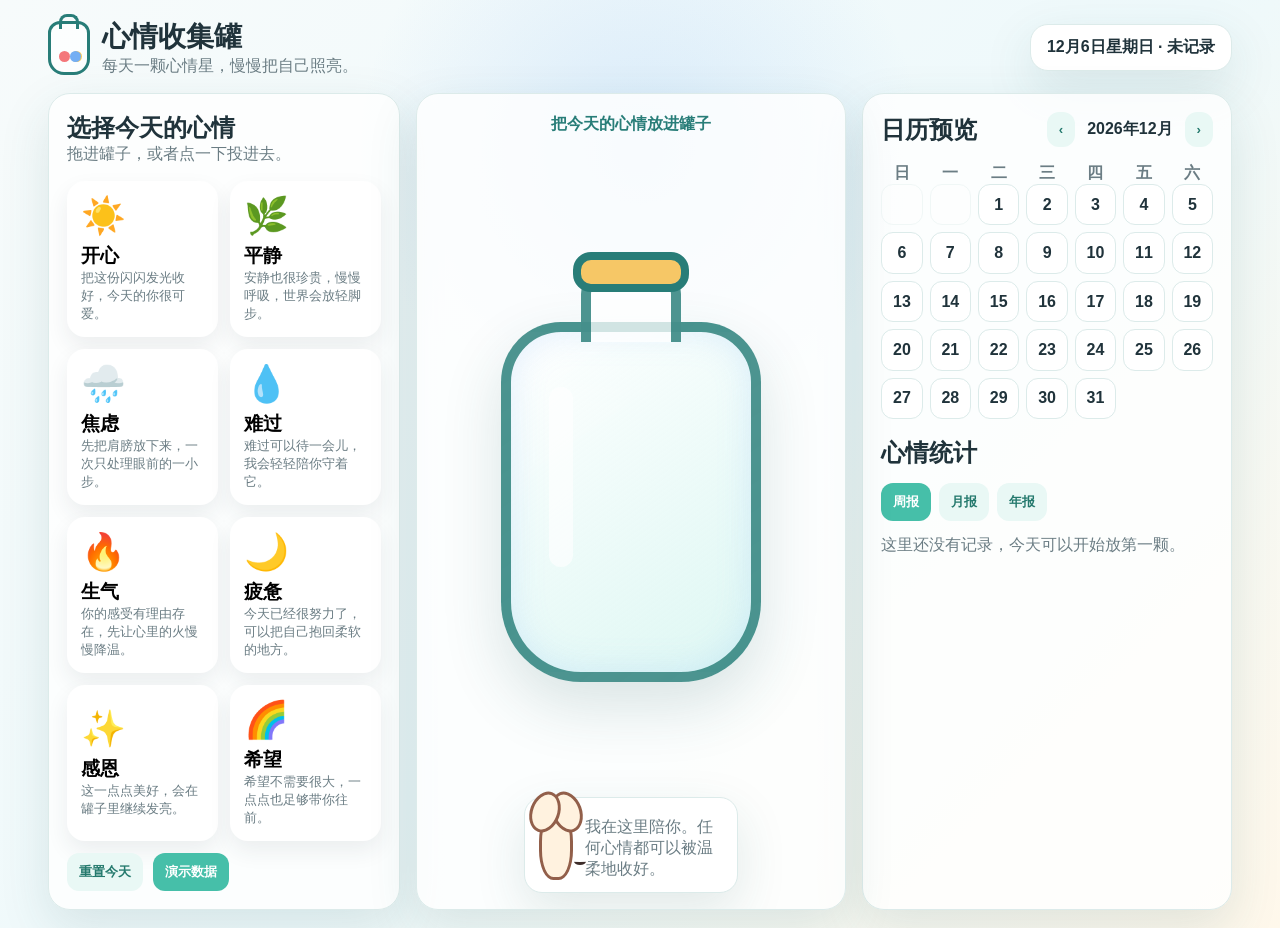
==== index.html @ 77533b9f "Publish mood jar website" ====
<!doctype html>
<html lang="zh-CN">
<head>
  <meta charset="utf-8" />
  <meta name="viewport" content="width=device-width, initial-scale=1" />
  <meta name="theme-color" content="#46bfa9" />
  <title>心情收集罐</title>
  <style>
    :root{--bg:#f7fbfb;--ink:#20333b;--muted:#6b7d84;--line:#dcebea;--mint:#46bfa9;--coral:#f4777b;--gold:#ffc84f;--sky:#73aef4;--lilac:#9a77e8;--leaf:#74b84a;--shadow:0 18px 50px rgba(35,94,92,.13);font-family:-apple-system,BlinkMacSystemFont,"PingFang SC","Microsoft YaHei",sans-serif}*{box-sizing:border-box}body{margin:0;color:var(--ink);background:radial-gradient(circle at 50% 16%,rgba(115,174,244,.2),transparent 28%),linear-gradient(135deg,#f7fbfb,#eef9fb 55%,#fff8eb);min-height:100vh}.app{max-width:1220px;margin:auto;padding:18px}.top{display:flex;justify-content:space-between;align-items:center;gap:16px;margin-bottom:16px}.brand{display:flex;gap:12px;align-items:center}.mini-jar{width:42px;height:54px;border:3px solid #287d78;border-radius:12px 12px 16px 16px;background:rgba(255,255,255,.7);position:relative}.mini-jar:before{content:"";position:absolute;left:8px;right:8px;top:-10px;height:12px;border:3px solid #287d78;border-bottom:0;border-radius:8px 8px 0 0}.dot{position:absolute;border-radius:50%;width:11px;height:11px;bottom:10px}.d1{left:8px;background:var(--coral)}.d2{left:20px;background:var(--gold)}.d3{right:6px;background:var(--sky)}h1,h2,p{margin:0}h1{font-size:28px}p{color:var(--muted)}.today{background:#fff;border:1px solid var(--line);border-radius:18px;padding:12px 16px;box-shadow:var(--shadow);font-weight:800}.grid{display:grid;grid-template-columns:1fr minmax(300px,430px) 1.05fr;gap:16px}.panel{background:rgba(255,255,255,.82);border:1px solid var(--line);border-radius:22px;padding:18px;box-shadow:var(--shadow)}.moods{display:grid;grid-template-columns:repeat(2,1fr);gap:12px;margin-top:16px}.mood{border:0;border-radius:18px;padding:14px;background:#fff;box-shadow:0 10px 22px rgba(32,51,59,.08);cursor:grab;text-align:left;min-height:106px;transition:.2s}.mood:hover{transform:translateY(-2px)}.mood b{display:block;font-size:19px;margin-top:6px}.face{font-size:36px}.jar-zone{min-height:610px;display:grid;place-items:center;position:relative;overflow:hidden}.hint{position:absolute;top:20px;text-align:center;font-weight:900;color:#287d78}.jar{width:260px;height:360px;border:10px solid rgba(39,125,120,.82);border-radius:60px 60px 80px 80px;background:linear-gradient(145deg,rgba(255,255,255,.86),rgba(190,239,231,.5));position:relative;box-shadow:inset 0 0 35px rgba(115,174,244,.2),0 25px 60px rgba(35,94,92,.16)}.jar:before{content:"";position:absolute;left:70px;right:70px;top:-62px;height:62px;border:10px solid rgba(39,125,120,.82);border-bottom:0;border-radius:24px 24px 0 0;background:rgba(255,255,255,.75)}.jar:after{content:"";position:absolute;left:62px;right:62px;top:-80px;height:24px;background:#f6c766;border:8px solid #287d78;border-radius:18px}.shine{position:absolute;left:38px;top:55px;width:24px;height:180px;background:rgba(255,255,255,.65);border-radius:999px}.token{position:absolute;width:42px;height:42px;border-radius:50%;display:grid;place-items:center;font-size:22px;color:#fff;font-weight:900;box-shadow:0 8px 15px rgba(0,0,0,.12);animation:drop .55s ease both}.jar-zone.ready{outline:3px dashed var(--mint);outline-offset:-18px}.comfort{position:absolute;bottom:16px;left:50%;transform:translateX(-50%);display:flex;align-items:end;gap:12px;background:#fff;border:1px solid var(--line);border-radius:18px;padding:12px 14px;box-shadow:var(--shadow);max-width:320px}.animal{width:74px;height:70px;background:#fff2df;border:3px solid #925f4a;border-radius:45% 45% 42% 42%;position:relative;animation:breathe 2.2s ease-in-out infinite}.animal:before,.animal:after{content:"";position:absolute;top:-22px;width:24px;height:36px;background:#fff2df;border:3px solid #925f4a;border-radius:50%}.animal:before{left:10px;transform:rotate(-20deg)}.animal:after{right:10px;transform:rotate(20deg)}.eyes{position:absolute;left:18px;right:18px;top:30px;display:flex;justify-content:space-between}.eyes i{width:7px;height:10px;background:#3d2d2a;border-radius:50%}.mouth{position:absolute;left:32px;top:45px;width:12px;height:7px;border-bottom:3px solid #3d2d2a;border-radius:50%}.animal.hug{animation:hug .7s ease 2}.actions{display:flex;gap:10px;margin-top:12px}.btn,.tab,.month button{border:0;background:#e9f8f5;color:#24796d;font-weight:900;border-radius:12px;padding:10px 12px;cursor:pointer}.btn.primary{background:var(--mint);color:white}.calendar-head,.month{display:flex;align-items:center;justify-content:space-between;gap:12px}.week,.cal{display:grid;grid-template-columns:repeat(7,1fr);gap:7px}.week{margin-top:16px;color:var(--muted);font-weight:800;text-align:center}.day{aspect-ratio:1;border:1px solid var(--line);border-radius:12px;background:#fff;display:grid;place-items:center;position:relative;font-weight:800}.day.muted{opacity:.35}.day .mark{position:absolute;bottom:5px;width:8px;height:8px;border-radius:50%}.tabs{display:flex;gap:8px;margin:14px 0}.tab.active{background:var(--mint);color:white}.report-row{display:flex;align-items:center;gap:10px;margin:10px 0}.bar{height:10px;background:#edf4f2;border-radius:99px;flex:1;overflow:hidden}.bar i{display:block;height:100%;border-radius:99px}.toast{position:fixed;left:50%;bottom:24px;transform:translateX(-50%) translateY(20px);opacity:0;background:#20333b;color:white;padding:12px 16px;border-radius:999px;transition:.25s}.toast.show{opacity:1;transform:translateX(-50%)}@keyframes drop{from{transform:translateY(-220px) scale(.7);opacity:.2}to{transform:translateY(0) scale(1);opacity:1}}@keyframes breathe{50%{transform:translateY(-3px)}}@keyframes hug{50%{transform:scale(1.12) rotate(-3deg)}}@media(max-width:900px){.grid{grid-template-columns:1fr}.jar-zone{min-height:520px}.top{align-items:flex-start;flex-direction:column}.moods{grid-template-columns:repeat(2,minmax(0,1fr))}.app{padding:12px}.panel{border-radius:18px}.jar{width:230px;height:320px}}@media(max-width:460px){.moods{grid-template-columns:1fr}h1{font-size:24px}.today{width:100%}.comfort{width:calc(100% - 32px)}}
  </style>
</head>
<body>
  <div class="app">
    <header class="top"><div class="brand"><div class="mini-jar"><span class="dot d1"></span><span class="dot d2"></span><span class="dot d3"></span></div><div><h1>心情收集罐</h1><p>每天一颗心情星，慢慢把自己照亮。</p></div></div><div class="today" id="todayText"></div></header>
    <main class="grid">
      <section class="panel"><h2>选择今天的心情</h2><p>拖进罐子，或者点一下投进去。</p><div class="moods" id="moods"></div><div class="actions"><button class="btn" id="reset">重置今天</button><button class="btn primary" id="demo">演示数据</button></div></section>
      <section class="panel jar-zone" id="drop"><div class="hint" id="status">把今天的心情放进罐子</div><div class="jar" id="jar"><div class="shine"></div></div><div class="comfort"><div class="animal" id="animal"><span class="eyes"><i></i><i></i></span><span class="mouth"></span></div><p id="comfort">我在这里陪你。任何心情都可以被温柔地收好。</p></div></section>
      <aside class="panel"><div class="calendar-head"><h2>日历预览</h2><div class="month"><button id="prev">‹</button><strong id="monthTitle"></strong><button id="next">›</button></div></div><div class="week"><span>日</span><span>一</span><span>二</span><span>三</span><span>四</span><span>五</span><span>六</span></div><div class="cal" id="cal"></div><h2 style="margin-top:18px">心情统计</h2><div class="tabs"><button class="tab active" data-range="week">周报</button><button class="tab" data-range="month">月报</button><button class="tab" data-range="year">年报</button></div><div id="report"></div></aside>
    </main>
  </div><div class="toast" id="toast"></div>
<script>
const moods=[{id:'happy',name:'开心',face:'☀️',color:'#ffc84f',comfort:'把这份闪闪发光收好，今天的你很可爱。'},{id:'calm',name:'平静',face:'🌿',color:'#46bfa9',comfort:'安静也很珍贵，慢慢呼吸，世界会放轻脚步。'},{id:'anxious',name:'焦虑',face:'🌧️',color:'#73aef4',comfort:'先把肩膀放下来，一次只处理眼前的一小步。'},{id:'sad',name:'难过',face:'💧',color:'#9a77e8',comfort:'难过可以待一会儿，我会轻轻陪你守着它。'},{id:'angry',name:'生气',face:'🔥',color:'#f4777b',comfort:'你的感受有理由存在，先让心里的火慢慢降温。'},{id:'tired',name:'疲惫',face:'🌙',color:'#8aa0a8',comfort:'今天已经很努力了，可以把自己抱回柔软的地方。'},{id:'thanks',name:'感恩',face:'✨',color:'#74b84a',comfort:'这一点点美好，会在罐子里继续发亮。'},{id:'hope',name:'希望',face:'🌈',color:'#ff9f68',comfort:'希望不需要很大，一点点也足够带你往前。'}];
const $=s=>document.querySelector(s), today=()=>new Date().toISOString().slice(0,10);let records=JSON.parse(localStorage.moodJarRecords||'{}'), view=new Date(), range='week';
function save(){localStorage.moodJarRecords=JSON.stringify(records)}function mood(id){return moods.find(m=>m.id===id)}function toast(t){const el=$('#toast');el.textContent=t;el.classList.add('show');clearTimeout(toast.t);toast.t=setTimeout(()=>el.classList.remove('show'),2200)}
function add(id){const key=today();if(records[key]){toast('今天已经放过一颗心情啦');return}records[key]={mood:id,time:new Date().toISOString()};save();comfort(mood(id));render();toast('已经放进罐子里了')}function comfort(m){$('#comfort').innerHTML=`<b>${m.name}被收好啦。</b><br>${m.comfort}`;$('#animal').classList.remove('hug');requestAnimationFrame(()=>$('#animal').classList.add('hug'))}
function renderMoods(){$('#moods').innerHTML=moods.map(m=>`<button class="mood" draggable="true" data-id="${m.id}"><span class="face">${m.face}</span><b>${m.name}</b><p>${m.comfort}</p></button>`).join('');document.querySelectorAll('.mood').forEach(b=>{b.onclick=()=>add(b.dataset.id);b.ondragstart=e=>e.dataTransfer.setData('text/plain',b.dataset.id)})}
function renderJar(){document.querySelectorAll('.token').forEach(t=>t.remove());Object.entries(records).slice(-18).forEach(([d,r],i)=>{const m=mood(r.mood),t=document.createElement('div');t.className='token';t.textContent=m.face;t.style.background=m.color;t.style.left=42+(i*43%170)+'px';t.style.bottom=26+Math.floor(i/4)*45+'px';$('#jar').appendChild(t)});$('#status').textContent=records[today()]?'今天的心情已经收好':'把今天的心情放进罐子';$('#todayText').textContent=new Date().toLocaleDateString('zh-CN',{month:'long',day:'numeric',weekday:'long'})+(records[today()]?' · 已记录':' · 未记录')}
function renderCal(){const y=view.getFullYear(),m=view.getMonth(),first=new Date(y,m,1),last=new Date(y,m+1,0);$('#monthTitle').textContent=`${y}年${m+1}月`;let html='';for(let i=0;i<first.getDay();i++)html+='<div class="day muted"></div>';for(let d=1;d<=last.getDate();d++){const key=`${y}-${String(m+1).padStart(2,'0')}-${String(d).padStart(2,'0')}`,r=records[key],mm=r&&mood(r.mood);html+=`<div class="day">${d}${mm?`<span class="mark" style="background:${mm.color}"></span>`:''}</div>`}$('#cal').innerHTML=html}
function rangeEntries(){const now=new Date(),start=new Date();if(range==='week')start.setDate(now.getDate()-now.getDay());else if(range==='month')start.setDate(1);else start.setMonth(0,1);start.setHours(0,0,0,0);return Object.entries(records).filter(([k])=>new Date(k+'T00:00:00')>=start&&new Date(k+'T00:00:00')<=now)}
function renderReport(){const rows=rangeEntries(),counts={};rows.forEach(([,r])=>counts[r.mood]=(counts[r.mood]||0)+1);let html='';moods.filter(m=>counts[m.id]).sort((a,b)=>counts[b.id]-counts[a.id]).forEach(m=>{const n=counts[m.id],pct=Math.round(n/rows.length*100);html+=`<div class="report-row"><b>${m.face} ${m.name}</b><span>${n}天</span><div class="bar"><i style="width:${pct}%;background:${m.color}"></i></div><span>${pct}%</span></div>`});$('#report').innerHTML=html||'<p>这里还没有记录，今天可以开始放第一颗。</p>'}
function render(){renderJar();renderCal();renderReport()}renderMoods();render();$('#drop').ondragover=e=>{e.preventDefault();$('#drop').classList.add('ready')};$('#drop').ondragleave=()=>$('#drop').classList.remove('ready');$('#drop').ondrop=e=>{e.preventDefault();$('#drop').classList.remove('ready');add(e.dataTransfer.getData('text/plain'))};$('#prev').onclick=()=>{view.setMonth(view.getMonth()-1);renderCal()};$('#next').onclick=()=>{view.setMonth(view.getMonth()+1);renderCal()};document.querySelectorAll('.tab').forEach(b=>b.onclick=()=>{document.querySelectorAll('.tab').forEach(x=>x.classList.remove('active'));b.classList.add('active');range=b.dataset.range;renderReport()});$('#reset').onclick=()=>{delete records[today()];save();render();toast('今天可以重新选择啦')};$('#demo').onclick=()=>{for(let i=0;i<28;i++){let d=new Date();d.setDate(d.getDate()-i);records[d.toISOString().slice(0,10)]={mood:moods[(i*3)%moods.length].id,time:d.toISOString()}}save();render();toast('演示数据已经放好')};
</script>
</body>
</html>
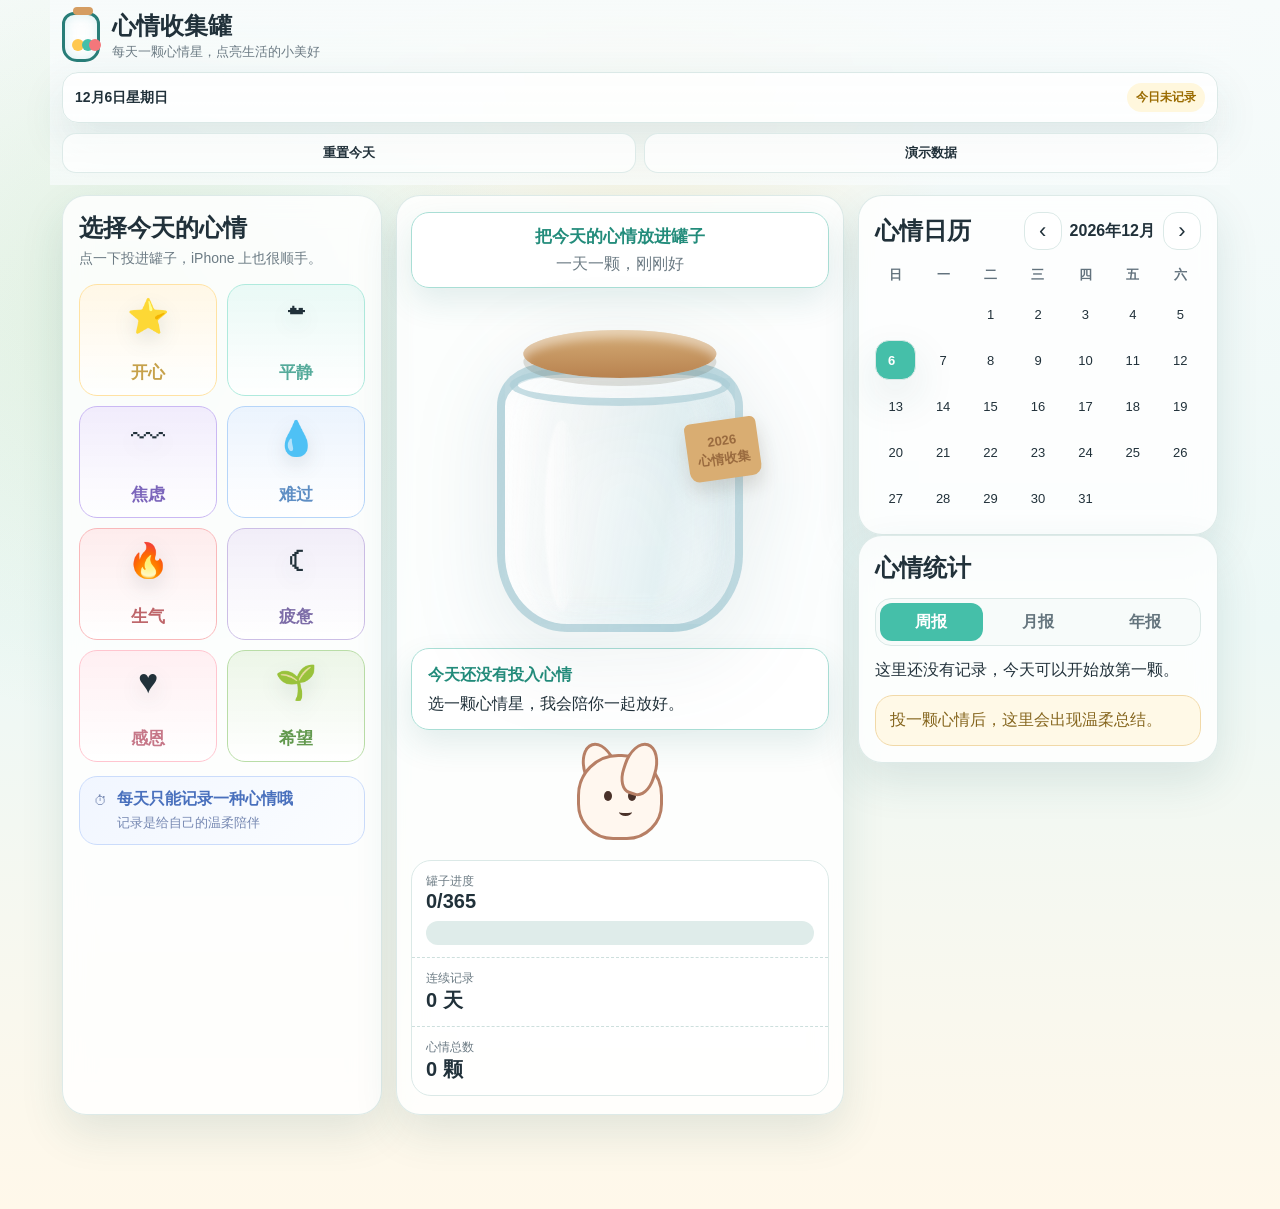
==== commit b2b58e0f: "Update mood jar for iPhone portrait" ====
--- a/index.html
+++ b/index.html
@@ -2,33 +2,39 @@
 <html lang="zh-CN">
 <head>
   <meta charset="utf-8" />
-  <meta name="viewport" content="width=device-width, initial-scale=1" />
-  <meta name="theme-color" content="#46bfa9" />
+  <meta name="viewport" content="width=device-width, initial-scale=1, viewport-fit=cover" />
+  <meta name="theme-color" content="#45bfa9" />
+  <meta name="apple-mobile-web-app-capable" content="yes" />
+  <meta name="apple-mobile-web-app-title" content="心情收集罐" />
   <title>心情收集罐</title>
   <style>
-    :root{--bg:#f7fbfb;--ink:#20333b;--muted:#6b7d84;--line:#dcebea;--mint:#46bfa9;--coral:#f4777b;--gold:#ffc84f;--sky:#73aef4;--lilac:#9a77e8;--leaf:#74b84a;--shadow:0 18px 50px rgba(35,94,92,.13);font-family:-apple-system,BlinkMacSystemFont,"PingFang SC","Microsoft YaHei",sans-serif}*{box-sizing:border-box}body{margin:0;color:var(--ink);background:radial-gradient(circle at 50% 16%,rgba(115,174,244,.2),transparent 28%),linear-gradient(135deg,#f7fbfb,#eef9fb 55%,#fff8eb);min-height:100vh}.app{max-width:1220px;margin:auto;padding:18px}.top{display:flex;justify-content:space-between;align-items:center;gap:16px;margin-bottom:16px}.brand{display:flex;gap:12px;align-items:center}.mini-jar{width:42px;height:54px;border:3px solid #287d78;border-radius:12px 12px 16px 16px;background:rgba(255,255,255,.7);position:relative}.mini-jar:before{content:"";position:absolute;left:8px;right:8px;top:-10px;height:12px;border:3px solid #287d78;border-bottom:0;border-radius:8px 8px 0 0}.dot{position:absolute;border-radius:50%;width:11px;height:11px;bottom:10px}.d1{left:8px;background:var(--coral)}.d2{left:20px;background:var(--gold)}.d3{right:6px;background:var(--sky)}h1,h2,p{margin:0}h1{font-size:28px}p{color:var(--muted)}.today{background:#fff;border:1px solid var(--line);border-radius:18px;padding:12px 16px;box-shadow:var(--shadow);font-weight:800}.grid{display:grid;grid-template-columns:1fr minmax(300px,430px) 1.05fr;gap:16px}.panel{background:rgba(255,255,255,.82);border:1px solid var(--line);border-radius:22px;padding:18px;box-shadow:var(--shadow)}.moods{display:grid;grid-template-columns:repeat(2,1fr);gap:12px;margin-top:16px}.mood{border:0;border-radius:18px;padding:14px;background:#fff;box-shadow:0 10px 22px rgba(32,51,59,.08);cursor:grab;text-align:left;min-height:106px;transition:.2s}.mood:hover{transform:translateY(-2px)}.mood b{display:block;font-size:19px;margin-top:6px}.face{font-size:36px}.jar-zone{min-height:610px;display:grid;place-items:center;position:relative;overflow:hidden}.hint{position:absolute;top:20px;text-align:center;font-weight:900;color:#287d78}.jar{width:260px;height:360px;border:10px solid rgba(39,125,120,.82);border-radius:60px 60px 80px 80px;background:linear-gradient(145deg,rgba(255,255,255,.86),rgba(190,239,231,.5));position:relative;box-shadow:inset 0 0 35px rgba(115,174,244,.2),0 25px 60px rgba(35,94,92,.16)}.jar:before{content:"";position:absolute;left:70px;right:70px;top:-62px;height:62px;border:10px solid rgba(39,125,120,.82);border-bottom:0;border-radius:24px 24px 0 0;background:rgba(255,255,255,.75)}.jar:after{content:"";position:absolute;left:62px;right:62px;top:-80px;height:24px;background:#f6c766;border:8px solid #287d78;border-radius:18px}.shine{position:absolute;left:38px;top:55px;width:24px;height:180px;background:rgba(255,255,255,.65);border-radius:999px}.token{position:absolute;width:42px;height:42px;border-radius:50%;display:grid;place-items:center;font-size:22px;color:#fff;font-weight:900;box-shadow:0 8px 15px rgba(0,0,0,.12);animation:drop .55s ease both}.jar-zone.ready{outline:3px dashed var(--mint);outline-offset:-18px}.comfort{position:absolute;bottom:16px;left:50%;transform:translateX(-50%);display:flex;align-items:end;gap:12px;background:#fff;border:1px solid var(--line);border-radius:18px;padding:12px 14px;box-shadow:var(--shadow);max-width:320px}.animal{width:74px;height:70px;background:#fff2df;border:3px solid #925f4a;border-radius:45% 45% 42% 42%;position:relative;animation:breathe 2.2s ease-in-out infinite}.animal:before,.animal:after{content:"";position:absolute;top:-22px;width:24px;height:36px;background:#fff2df;border:3px solid #925f4a;border-radius:50%}.animal:before{left:10px;transform:rotate(-20deg)}.animal:after{right:10px;transform:rotate(20deg)}.eyes{position:absolute;left:18px;right:18px;top:30px;display:flex;justify-content:space-between}.eyes i{width:7px;height:10px;background:#3d2d2a;border-radius:50%}.mouth{position:absolute;left:32px;top:45px;width:12px;height:7px;border-bottom:3px solid #3d2d2a;border-radius:50%}.animal.hug{animation:hug .7s ease 2}.actions{display:flex;gap:10px;margin-top:12px}.btn,.tab,.month button{border:0;background:#e9f8f5;color:#24796d;font-weight:900;border-radius:12px;padding:10px 12px;cursor:pointer}.btn.primary{background:var(--mint);color:white}.calendar-head,.month{display:flex;align-items:center;justify-content:space-between;gap:12px}.week,.cal{display:grid;grid-template-columns:repeat(7,1fr);gap:7px}.week{margin-top:16px;color:var(--muted);font-weight:800;text-align:center}.day{aspect-ratio:1;border:1px solid var(--line);border-radius:12px;background:#fff;display:grid;place-items:center;position:relative;font-weight:800}.day.muted{opacity:.35}.day .mark{position:absolute;bottom:5px;width:8px;height:8px;border-radius:50%}.tabs{display:flex;gap:8px;margin:14px 0}.tab.active{background:var(--mint);color:white}.report-row{display:flex;align-items:center;gap:10px;margin:10px 0}.bar{height:10px;background:#edf4f2;border-radius:99px;flex:1;overflow:hidden}.bar i{display:block;height:100%;border-radius:99px}.toast{position:fixed;left:50%;bottom:24px;transform:translateX(-50%) translateY(20px);opacity:0;background:#20333b;color:white;padding:12px 16px;border-radius:999px;transition:.25s}.toast.show{opacity:1;transform:translateX(-50%)}@keyframes drop{from{transform:translateY(-220px) scale(.7);opacity:.2}to{transform:translateY(0) scale(1);opacity:1}}@keyframes breathe{50%{transform:translateY(-3px)}}@keyframes hug{50%{transform:scale(1.12) rotate(-3deg)}}@media(max-width:900px){.grid{grid-template-columns:1fr}.jar-zone{min-height:520px}.top{align-items:flex-start;flex-direction:column}.moods{grid-template-columns:repeat(2,minmax(0,1fr))}.app{padding:12px}.panel{border-radius:18px}.jar{width:230px;height:320px}}@media(max-width:460px){.moods{grid-template-columns:1fr}h1{font-size:24px}.today{width:100%}.comfort{width:calc(100% - 32px)}}
+    :root{--ink:#21313a;--muted:#6c7b84;--line:#dbe9e7;--mint:#45bfa9;--mint-dark:#238c7b;--gold:#ffc84f;--coral:#f4777b;--sky:#73aef4;--lilac:#9a77e8;--shadow:0 18px 44px rgba(35,94,92,.12);font-family:-apple-system,BlinkMacSystemFont,"PingFang SC","Microsoft YaHei",sans-serif}*{box-sizing:border-box}html,body{min-height:100%;overflow-x:hidden}body{margin:0;color:var(--ink);background:radial-gradient(circle at 50% 5%,rgba(255,200,79,.18),transparent 25%),radial-gradient(circle at 10% 26%,rgba(116,184,74,.14),transparent 28%),linear-gradient(180deg,#f7fbfb 0%,#edf8f6 52%,#fff8ea 100%)}button{font:inherit;color:inherit}.app{width:100%;max-width:460px;min-height:100svh;margin:auto;padding:calc(12px + env(safe-area-inset-top)) 12px calc(94px + env(safe-area-inset-bottom))}.top{position:sticky;top:0;z-index:20;margin:-12px -12px 10px;padding:calc(12px + env(safe-area-inset-top)) 12px 12px;background:linear-gradient(180deg,rgba(247,251,251,.96),rgba(247,251,251,.72));backdrop-filter:blur(18px);display:grid;gap:10px}.brand{display:flex;align-items:center;gap:12px}.mini-jar{position:relative;flex:0 0 auto;width:38px;height:50px;border:3px solid #287d78;border-radius:12px 12px 15px 15px;background:rgba(255,255,255,.75);box-shadow:inset 0 0 12px rgba(95,191,206,.22)}.mini-jar:before{content:"";position:absolute;left:8px;top:-8px;width:20px;height:8px;border-radius:8px;background:#d59d62}.mini-jar span{position:absolute;bottom:8px;width:12px;height:12px;border-radius:50%}.mini-jar span:nth-child(1){left:7px;background:var(--gold)}.mini-jar span:nth-child(2){left:17px;background:var(--mint)}.mini-jar span:nth-child(3){left:24px;background:var(--coral)}h1,h2,p{margin:0}h1{font-size:24px;line-height:1.08}.brand p{max-width:250px;margin-top:5px;color:var(--muted);font-size:13px;white-space:nowrap;overflow:hidden;text-overflow:ellipsis}.today{display:flex;align-items:center;justify-content:space-between;gap:8px;padding:10px 12px;border:1px solid var(--line);border-radius:16px;background:rgba(255,255,255,.76);box-shadow:var(--shadow);font-size:14px;font-weight:800}.status{flex:0 0 auto;padding:6px 9px;border-radius:999px;background:#fff7dd;color:#9a6b00;font-size:12px}.actions{display:grid;grid-template-columns:1fr 1fr;gap:8px}.actions button,.tabbar button,.tabs button,.month button{border:0;cursor:pointer}.actions button{min-height:40px;border:1px solid rgba(219,233,231,.9);border-radius:14px;background:rgba(255,255,255,.72);font-size:13px;font-weight:800}.card{display:none;border:1px solid rgba(219,233,231,.94);border-radius:24px;background:rgba(255,255,255,.82);box-shadow:var(--shadow);backdrop-filter:blur(14px);padding:16px}.view-mood .mood-card,.view-jar .jar-card,.view-calendar .calendar-card,.view-report .report-card{display:block}.head{display:flex;align-items:center;justify-content:space-between;gap:12px}.head p{margin-top:6px;color:var(--muted);font-size:14px}.moods{display:grid;grid-template-columns:1fr 1fr;gap:10px;margin-top:16px}.mood{min-height:112px;border:1px solid color-mix(in srgb,var(--c) 52%,white);border-radius:18px;background:linear-gradient(180deg,color-mix(in srgb,var(--c) 14%,white),rgba(255,255,255,.78));display:grid;place-items:center;gap:6px;touch-action:manipulation}.mood:disabled{opacity:.44;filter:grayscale(.25)}.face{font-size:34px;filter:drop-shadow(0 8px 10px rgba(34,54,62,.12))}.mood b{color:color-mix(in srgb,var(--c) 74%,#23313a);font-size:17px}.rule{display:flex;gap:10px;margin-top:14px;padding:12px 14px;border:1px solid #cbdcfb;border-radius:18px;background:linear-gradient(135deg,#f1f6ff,#fbfdff);color:#4970bd}.rule b,.rule span{display:block}.rule span{margin-top:4px;color:#7688b2;font-size:13px}.jar-card{min-height:calc(100svh - 206px);padding:16px 14px 18px}.drop{min-height:370px;display:grid;place-items:center}.drop-msg{width:100%;padding:12px 14px;border:1px solid #a9ded5;border-radius:18px;background:rgba(255,255,255,.78);text-align:center;box-shadow:0 14px 32px rgba(37,118,114,.12)}.drop-msg b{display:block;color:var(--mint-dark);font-size:17px}.drop-msg span{display:block;margin-top:6px;color:var(--muted)}.jar{position:relative;width:min(302px,86vw);height:370px;filter:drop-shadow(0 28px 40px rgba(61,105,111,.17))}.jar:before{content:"";position:absolute;inset:76px 28px 26px;border:8px solid rgba(122,176,190,.48);border-top-width:14px;border-radius:46px 46px 70px 70px/42px 42px 78px 78px;background:linear-gradient(100deg,rgba(255,255,255,.78),rgba(255,255,255,.18) 32%,rgba(119,191,210,.12) 68%,rgba(255,255,255,.5)),rgba(255,255,255,.26);box-shadow:inset 12px 0 28px rgba(255,255,255,.78),inset -18px 0 28px rgba(98,159,179,.18)}.lid{position:absolute;top:42px;left:50%;width:64%;height:48px;transform:translateX(-50%);border-radius:50%;background:linear-gradient(180deg,#d5ad77,#b8824f);box-shadow:inset 0 8px 10px rgba(255,255,255,.45),0 8px 0 rgba(93,88,68,.18);z-index:4}.neck{position:absolute;top:76px;left:50%;width:73%;height:42px;transform:translateX(-50%);border:8px solid rgba(122,176,190,.42);border-radius:50%;background:rgba(255,255,255,.42);z-index:3}.fill{position:absolute;left:46px;right:46px;bottom:48px;height:175px;z-index:2}.token{position:absolute;width:36px;height:36px;display:grid;place-items:center;font-size:22px;animation:settle .52s cubic-bezier(.2,.9,.2,1) both}.token:before{content:"";position:absolute;inset:4px;border-radius:40% 58% 48% 52%;background:color-mix(in srgb,var(--c) 62%,white);opacity:.82;box-shadow:inset 8px 8px 12px rgba(255,255,255,.5),0 6px 10px rgba(37,75,91,.12);transform:rotate(45deg)}.token span{position:relative;z-index:1;transform:scale(.72)}@keyframes settle{from{transform:translateY(-180px) rotate(-18deg) scale(.65);opacity:0}to{transform:translateY(0) rotate(var(--rot,0deg)) scale(1);opacity:1}}.tag{position:absolute;top:132px;right:12px;z-index:5;padding:12px 10px;color:#9a6b3f;text-align:center;font-weight:800;line-height:1.35;background:#d9ad72;border-radius:6px 6px 10px 10px;transform:rotate(-8deg);box-shadow:0 10px 18px rgba(68,49,29,.15);font-size:13px}.shine{position:absolute;top:132px;left:76px;z-index:5;width:34px;height:190px;border-radius:50%;background:linear-gradient(90deg,rgba(255,255,255,.72),transparent);filter:blur(1px)}.comfort{display:grid;gap:8px;margin-top:-10px}.bubble{width:100%;padding:14px 16px;border:1px solid #a9ded5;border-radius:18px;background:rgba(255,255,255,.82);box-shadow:0 14px 32px rgba(37,118,114,.12);line-height:1.45}.bubble b{display:block;color:var(--mint-dark);margin-bottom:6px}.pet{justify-self:center;width:120px;height:112px;position:relative}.pet .body{position:absolute;left:17px;bottom:10px;width:86px;height:86px;border-radius:48% 48% 42% 42%;background:#fff7ef;border:3px solid #b77f65}.pet:before,.pet:after{content:"";position:absolute;top:4px;width:28px;height:48px;border-radius:50% 50% 40% 40%;background:#fff7ef;border:3px solid #b77f65}.pet:before{left:23px;transform:rotate(-18deg)}.pet:after{right:23px;transform:rotate(18deg)}.eyes{position:absolute;top:34px;left:24px;right:24px;display:flex;justify-content:space-between}.eyes i{width:8px;height:10px;border-radius:50%;background:#493129}.mouth{position:absolute;top:51px;left:39px;width:13px;height:8px;border-bottom:3px solid #493129;border-radius:50%}.pet.hug{animation:hug .7s ease 2}@keyframes hug{50%{transform:scale(1.12) rotate(-3deg)}}.stats{display:grid;margin-top:10px;border:1px solid var(--line);border-radius:20px;background:rgba(255,255,255,.72);overflow:hidden}.stats div{padding:12px 14px;border-bottom:1px dashed #cddfdd}.stats div:last-child{border-bottom:0}.stats span{display:block;color:var(--muted);font-size:12px}.stats b{font-size:20px}.bar{height:8px;margin-top:8px;border-radius:999px;background:#dfecea;overflow:hidden}.bar i{display:block;height:100%;width:0;background:linear-gradient(90deg,var(--mint),var(--gold))}.month{display:flex;align-items:center;gap:8px}.month button{width:38px;height:38px;border-radius:14px;background:#fff;border:1px solid var(--line);font-size:22px}.week,.cal{display:grid;grid-template-columns:repeat(7,1fr);gap:6px}.week{margin-top:16px;color:#62727d;font-weight:800;text-align:center;font-size:13px}.cal{margin-top:10px}.day{min-height:40px;border-radius:14px;display:grid;place-items:center;font-size:13px;position:relative}.day.muted{color:#a9b4ba}.day.today{background:var(--mint);color:#fff;font-weight:900}.dot{width:7px;height:7px;border-radius:50%;background:var(--c);position:absolute;bottom:5px}.tabs{display:flex;gap:4px;margin:14px 0;padding:4px;border-radius:16px;border:1px solid var(--line);background:#f7fbfa}.tabs button{flex:1;min-height:38px;border-radius:12px;background:transparent;font-weight:900;color:#64747d}.tabs button.active{background:var(--mint);color:white}.report-row{display:grid;grid-template-columns:auto auto 1fr auto;align-items:center;gap:8px;margin:10px 0}.report-row .bar{margin:0}.summary{margin-top:14px;padding:14px;border-radius:18px;background:#fff9e7;border:1px solid #f1d9a8;color:#85651d}.tabbar{position:fixed;left:12px;right:12px;bottom:calc(10px + env(safe-area-inset-bottom));z-index:30;display:grid;grid-template-columns:repeat(4,1fr);gap:6px;max-width:436px;margin:auto;padding:8px;border:1px solid rgba(196,224,219,.94);border-radius:26px;background:rgba(255,255,255,.82);box-shadow:0 18px 38px rgba(35,94,92,.18);backdrop-filter:blur(18px)}.tabbar button{display:grid;place-items:center;gap:2px;min-height:50px;border-radius:20px;background:transparent;color:#6c7b84;font-size:12px;font-weight:900}.tabbar button span{font-size:20px;line-height:1}.tabbar button.active{color:#fff;background:linear-gradient(135deg,var(--mint),#73aef4);box-shadow:0 10px 22px rgba(69,191,169,.24)}.toast{position:fixed;left:50%;bottom:calc(86px + env(safe-area-inset-bottom));z-index:50;max-width:calc(100vw - 28px);transform:translateX(-50%) translateY(20px);opacity:0;padding:12px 16px;border-radius:999px;background:#20333b;color:white;text-align:center;transition:.25s}.toast.show{opacity:1;transform:translateX(-50%)}@media(min-width:761px){.app{max-width:1180px}.screen{display:grid;grid-template-columns:320px 1fr 360px;gap:14px}.card{display:block}.tabbar{display:none}.jar-card{min-height:620px}.view-mood .mood-card,.view-jar .jar-card,.view-calendar .calendar-card,.view-report .report-card{display:block}}
   </style>
 </head>
-<body>
+<body class="view-mood">
   <div class="app">
-    <header class="top"><div class="brand"><div class="mini-jar"><span class="dot d1"></span><span class="dot d2"></span><span class="dot d3"></span></div><div><h1>心情收集罐</h1><p>每天一颗心情星，慢慢把自己照亮。</p></div></div><div class="today" id="todayText"></div></header>
-    <main class="grid">
-      <section class="panel"><h2>选择今天的心情</h2><p>拖进罐子，或者点一下投进去。</p><div class="moods" id="moods"></div><div class="actions"><button class="btn" id="reset">重置今天</button><button class="btn primary" id="demo">演示数据</button></div></section>
-      <section class="panel jar-zone" id="drop"><div class="hint" id="status">把今天的心情放进罐子</div><div class="jar" id="jar"><div class="shine"></div></div><div class="comfort"><div class="animal" id="animal"><span class="eyes"><i></i><i></i></span><span class="mouth"></span></div><p id="comfort">我在这里陪你。任何心情都可以被温柔地收好。</p></div></section>
-      <aside class="panel"><div class="calendar-head"><h2>日历预览</h2><div class="month"><button id="prev">‹</button><strong id="monthTitle"></strong><button id="next">›</button></div></div><div class="week"><span>日</span><span>一</span><span>二</span><span>三</span><span>四</span><span>五</span><span>六</span></div><div class="cal" id="cal"></div><h2 style="margin-top:18px">心情统计</h2><div class="tabs"><button class="tab active" data-range="week">周报</button><button class="tab" data-range="month">月报</button><button class="tab" data-range="year">年报</button></div><div id="report"></div></aside>
+    <header class="top"><div class="brand"><div class="mini-jar"><span></span><span></span><span></span></div><div><h1>心情收集罐</h1><p>每天一颗心情星，点亮生活的小美好</p></div></div><div class="today"><strong id="todayText"></strong><span id="todayStatus" class="status">今日未记录</span></div><div class="actions"><button id="reset">重置今天</button><button id="demo">演示数据</button></div></header>
+    <main class="screen">
+      <section class="card mood-card"><div class="head"><div><h2>选择今天的心情</h2><p>点一下投进罐子，iPhone 上也很顺手。</p></div></div><div id="moods" class="moods"></div><div class="rule"><span>⏱</span><div><b>每天只能记录一种心情哦</b><span>记录是给自己的温柔陪伴</span></div></div></section>
+      <section class="card jar-card"><div class="drop"><div class="drop-msg"><b id="dropTitle">把今天的心情放进罐子</b><span>一天一颗，刚刚好</span></div><div class="jar"><div class="lid"></div><div class="neck"></div><div id="fill" class="fill"></div><div class="tag">2026<br>心情收集</div><div class="shine"></div></div></div><div class="comfort"><div id="bubble" class="bubble"><b>今天还没有投入心情</b>选一颗心情星，我会陪你一起放好。</div><div id="pet" class="pet"><div class="body"><span class="eyes"><i></i><i></i></span><span class="mouth"></span></div></div></div><div class="stats"><div><span>罐子进度</span><b id="progress">0/365</b><div class="bar"><i id="progressBar"></i></div></div><div><span>连续记录</span><b id="streak">0 天</b></div><div><span>心情总数</span><b id="total">0 颗</b></div></div></section>
+      <aside><section class="card calendar-card"><div class="head"><h2>心情日历</h2><div class="month"><button id="prev">‹</button><strong id="monthTitle"></strong><button id="next">›</button></div></div><div class="week"><span>日</span><span>一</span><span>二</span><span>三</span><span>四</span><span>五</span><span>六</span></div><div id="cal" class="cal"></div></section><section class="card report-card"><div class="head"><h2>心情统计</h2></div><div class="tabs"><button class="active" data-range="week">周报</button><button data-range="month">月报</button><button data-range="year">年报</button></div><div id="report"></div><div id="summary" class="summary">投一颗心情后，这里会出现温柔总结。</div></section></aside>
     </main>
-  </div><div class="toast" id="toast"></div>
-<script>
-const moods=[{id:'happy',name:'开心',face:'☀️',color:'#ffc84f',comfort:'把这份闪闪发光收好，今天的你很可爱。'},{id:'calm',name:'平静',face:'🌿',color:'#46bfa9',comfort:'安静也很珍贵，慢慢呼吸，世界会放轻脚步。'},{id:'anxious',name:'焦虑',face:'🌧️',color:'#73aef4',comfort:'先把肩膀放下来，一次只处理眼前的一小步。'},{id:'sad',name:'难过',face:'💧',color:'#9a77e8',comfort:'难过可以待一会儿，我会轻轻陪你守着它。'},{id:'angry',name:'生气',face:'🔥',color:'#f4777b',comfort:'你的感受有理由存在，先让心里的火慢慢降温。'},{id:'tired',name:'疲惫',face:'🌙',color:'#8aa0a8',comfort:'今天已经很努力了，可以把自己抱回柔软的地方。'},{id:'thanks',name:'感恩',face:'✨',color:'#74b84a',comfort:'这一点点美好，会在罐子里继续发亮。'},{id:'hope',name:'希望',face:'🌈',color:'#ff9f68',comfort:'希望不需要很大，一点点也足够带你往前。'}];
-const $=s=>document.querySelector(s), today=()=>new Date().toISOString().slice(0,10);let records=JSON.parse(localStorage.moodJarRecords||'{}'), view=new Date(), range='week';
-function save(){localStorage.moodJarRecords=JSON.stringify(records)}function mood(id){return moods.find(m=>m.id===id)}function toast(t){const el=$('#toast');el.textContent=t;el.classList.add('show');clearTimeout(toast.t);toast.t=setTimeout(()=>el.classList.remove('show'),2200)}
-function add(id){const key=today();if(records[key]){toast('今天已经放过一颗心情啦');return}records[key]={mood:id,time:new Date().toISOString()};save();comfort(mood(id));render();toast('已经放进罐子里了')}function comfort(m){$('#comfort').innerHTML=`<b>${m.name}被收好啦。</b><br>${m.comfort}`;$('#animal').classList.remove('hug');requestAnimationFrame(()=>$('#animal').classList.add('hug'))}
-function renderMoods(){$('#moods').innerHTML=moods.map(m=>`<button class="mood" draggable="true" data-id="${m.id}"><span class="face">${m.face}</span><b>${m.name}</b><p>${m.comfort}</p></button>`).join('');document.querySelectorAll('.mood').forEach(b=>{b.onclick=()=>add(b.dataset.id);b.ondragstart=e=>e.dataTransfer.setData('text/plain',b.dataset.id)})}
-function renderJar(){document.querySelectorAll('.token').forEach(t=>t.remove());Object.entries(records).slice(-18).forEach(([d,r],i)=>{const m=mood(r.mood),t=document.createElement('div');t.className='token';t.textContent=m.face;t.style.background=m.color;t.style.left=42+(i*43%170)+'px';t.style.bottom=26+Math.floor(i/4)*45+'px';$('#jar').appendChild(t)});$('#status').textContent=records[today()]?'今天的心情已经收好':'把今天的心情放进罐子';$('#todayText').textContent=new Date().toLocaleDateString('zh-CN',{month:'long',day:'numeric',weekday:'long'})+(records[today()]?' · 已记录':' · 未记录')}
-function renderCal(){const y=view.getFullYear(),m=view.getMonth(),first=new Date(y,m,1),last=new Date(y,m+1,0);$('#monthTitle').textContent=`${y}年${m+1}月`;let html='';for(let i=0;i<first.getDay();i++)html+='<div class="day muted"></div>';for(let d=1;d<=last.getDate();d++){const key=`${y}-${String(m+1).padStart(2,'0')}-${String(d).padStart(2,'0')}`,r=records[key],mm=r&&mood(r.mood);html+=`<div class="day">${d}${mm?`<span class="mark" style="background:${mm.color}"></span>`:''}</div>`}$('#cal').innerHTML=html}
-function rangeEntries(){const now=new Date(),start=new Date();if(range==='week')start.setDate(now.getDate()-now.getDay());else if(range==='month')start.setDate(1);else start.setMonth(0,1);start.setHours(0,0,0,0);return Object.entries(records).filter(([k])=>new Date(k+'T00:00:00')>=start&&new Date(k+'T00:00:00')<=now)}
-function renderReport(){const rows=rangeEntries(),counts={};rows.forEach(([,r])=>counts[r.mood]=(counts[r.mood]||0)+1);let html='';moods.filter(m=>counts[m.id]).sort((a,b)=>counts[b.id]-counts[a.id]).forEach(m=>{const n=counts[m.id],pct=Math.round(n/rows.length*100);html+=`<div class="report-row"><b>${m.face} ${m.name}</b><span>${n}天</span><div class="bar"><i style="width:${pct}%;background:${m.color}"></i></div><span>${pct}%</span></div>`});$('#report').innerHTML=html||'<p>这里还没有记录，今天可以开始放第一颗。</p>'}
-function render(){renderJar();renderCal();renderReport()}renderMoods();render();$('#drop').ondragover=e=>{e.preventDefault();$('#drop').classList.add('ready')};$('#drop').ondragleave=()=>$('#drop').classList.remove('ready');$('#drop').ondrop=e=>{e.preventDefault();$('#drop').classList.remove('ready');add(e.dataTransfer.getData('text/plain'))};$('#prev').onclick=()=>{view.setMonth(view.getMonth()-1);renderCal()};$('#next').onclick=()=>{view.setMonth(view.getMonth()+1);renderCal()};document.querySelectorAll('.tab').forEach(b=>b.onclick=()=>{document.querySelectorAll('.tab').forEach(x=>x.classList.remove('active'));b.classList.add('active');range=b.dataset.range;renderReport()});$('#reset').onclick=()=>{delete records[today()];save();render();toast('今天可以重新选择啦')};$('#demo').onclick=()=>{for(let i=0;i<28;i++){let d=new Date();d.setDate(d.getDate()-i);records[d.toISOString().slice(0,10)]={mood:moods[(i*3)%moods.length].id,time:d.toISOString()}}save();render();toast('演示数据已经放好')};
-</script>
+  </div>
+  <nav class="tabbar"><button class="active" data-view="mood"><span>✦</span>心情</button><button data-view="jar"><span>◠</span>罐子</button><button data-view="calendar"><span>□</span>日历</button><button data-view="report"><span>◌</span>统计</button></nav><div id="toast" class="toast"></div>
+  <script>
+    const moods=[{id:'happy',name:'开心',icon:'⭐',color:'#ffc84f',comfort:'这份开心被好好收进罐子啦。愿它在今天多闪几次光。'},{id:'calm',name:'平静',icon:'☁',color:'#66d6bd',comfort:'平静也很珍贵。慢慢呼吸，你已经把今天照顾得很好。'},{id:'anxious',name:'焦虑',icon:'〰',color:'#9a77e8',comfort:'焦虑可以先放在罐子里。我陪你把它变小一点，再一步一步来。'},{id:'sad',name:'难过',icon:'💧',color:'#73aef4',comfort:'难过被温柔接住了。今天不用很坚强，先对自己轻一点。'},{id:'angry',name:'生气',icon:'🔥',color:'#f4777b',comfort:'生气说明你的边界在说话。先把火放下，我们一起慢慢降温。'},{id:'tired',name:'疲惫',icon:'☾',color:'#9d82cf',comfort:'辛苦啦。疲惫也值得被记录，今天可以给自己多一点休息。'},{id:'grateful',name:'感恩',icon:'♥',color:'#ff8fa3',comfort:'这颗感恩星亮起来了。小小的好，也会把一天照得柔软。'},{id:'hopeful',name:'希望',icon:'🌱',color:'#78bd55',comfort:'希望已经发芽。哪怕只是一点点，也足够陪你往前走。'}];
+    const $=s=>document.querySelector(s), $$=s=>document.querySelectorAll(s), key='mood-jar-records-v2';let records=JSON.parse(localStorage.getItem(key)||'{}'), month=new Date(), range='week';
+    const dateKey=(d=new Date())=>`${d.getFullYear()}-${String(d.getMonth()+1).padStart(2,'0')}-${String(d.getDate()).padStart(2,'0')}`;const mood=id=>moods.find(m=>m.id===id);function save(){localStorage.setItem(key,JSON.stringify(records))}function toast(t){$('#toast').textContent=t;$('#toast').classList.add('show');clearTimeout(toast.t);toast.t=setTimeout(()=>$('#toast').classList.remove('show'),2200)}function setView(v){document.body.className='view-'+v;$$('.tabbar button').forEach(b=>b.classList.toggle('active',b.dataset.view===v))}
+    function renderMoods(){ $('#moods').innerHTML=moods.map(m=>`<button class="mood" data-id="${m.id}" style="--c:${m.color}"><span class="face">${m.icon}</span><b>${m.name}</b></button>`).join('');$$('.mood').forEach(b=>b.onclick=()=>add(b.dataset.id))}
+    function add(id){const k=dateKey(),m=mood(id);if(records[k]){toast(`今天已经收集过「${mood(records[k].mood).name}」啦`);return}records[k]={mood:id,createdAt:new Date().toISOString()};save();render();comfort(m);setView('jar');toast(`「${m.name}」已经轻轻放进罐子。`)}
+    function comfort(m){$('#bubble').innerHTML=`<b>${m.name}被收好啦</b>${m.comfort}`;$('#pet').classList.remove('hug');requestAnimationFrame(()=>$('#pet').classList.add('hug'))}
+    function renderToday(){const r=records[dateKey()];$('#todayText').textContent=new Date().toLocaleDateString('zh-CN',{month:'long',day:'numeric',weekday:'long'});$('#todayStatus').textContent=r?'今天已记录':'今日未记录';$('#todayStatus').style.background=r?'#e3f8f0':'#fff7dd';$('#todayStatus').style.color=r?'var(--mint-dark)':'#9a6b00';$$('.mood').forEach(b=>b.disabled=!!r);$('#dropTitle').textContent=r?'今天的心情已经收好':'把今天的心情放进罐子'}
+    function renderJar(){ $('#fill').innerHTML='';Object.entries(records).slice(-18).forEach(([d,r],i)=>{const m=mood(r.mood),t=document.createElement('div');t.className='token';t.style.cssText=`--c:${m.color};left:${(i*37)%170}px;bottom:${8+Math.floor(i/4)*38}px;--rot:${-14+(i*11)%28}deg`;t.innerHTML=`<span>${m.icon}</span>`;$('#fill').appendChild(t)})}
+    function renderStats(){const total=Object.keys(records).length;$('#progress').textContent=`${total}/365`;$('#progressBar').style.width=Math.min(100,total/365*100)+'%';$('#total').textContent=`${total} 颗`;let s=0,d=new Date();while(records[dateKey(d)]){s++;d.setDate(d.getDate()-1)}$('#streak').textContent=`${s} 天`}
+    function renderCal(){const y=month.getFullYear(),m=month.getMonth(),first=new Date(y,m,1),last=new Date(y,m+1,0);$('#monthTitle').textContent=`${y}年${m+1}月`;let html='';for(let i=0;i<first.getDay();i++)html+='<div class="day muted"></div>';for(let d=1;d<=last.getDate();d++){const k=`${y}-${String(m+1).padStart(2,'0')}-${String(d).padStart(2,'0')}`,r=records[k],mm=r&&mood(r.mood);html+=`<div class="day ${k===dateKey()?'today':''}">${d}${mm?`<span class="dot" style="--c:${mm.color}"></span>`:''}</div>`}$('#cal').innerHTML=html}
+    function entries(){const now=new Date(),start=new Date();if(range==='week')start.setDate(now.getDate()-now.getDay());else if(range==='month')start.setDate(1);else start.setMonth(0,1);start.setHours(0,0,0,0);return Object.entries(records).filter(([k])=>new Date(k+'T00:00:00')>=start&&new Date(k+'T00:00:00')<=now)}
+    function renderReport(){const rows=entries(),counts={};rows.forEach(([,r])=>counts[r.mood]=(counts[r.mood]||0)+1);let top=null,html='';moods.filter(m=>counts[m.id]).sort((a,b)=>counts[b.id]-counts[a.id]).forEach(m=>{top=top||m;const n=counts[m.id],pct=Math.round(n/rows.length*100);html+=`<div class="report-row"><b>${m.icon} ${m.name}</b><span>${n}天</span><div class="bar"><i style="width:${pct}%;background:${m.color}"></i></div><span>${pct}%</span></div>`});$('#report').innerHTML=html||'<p>这里还没有记录，今天可以开始放第一颗。</p>';$('#summary').textContent=top?`这段时间里「${top.name}」出现最多。无论是哪一种心情，都已经被你认真看见了。`:'投一颗心情后，这里会出现温柔总结。'}
+    function render(){renderToday();renderJar();renderStats();renderCal();renderReport()}renderMoods();render();$$('.tabbar button').forEach(b=>b.onclick=()=>setView(b.dataset.view));$('#prev').onclick=()=>{month.setMonth(month.getMonth()-1);renderCal()};$('#next').onclick=()=>{month.setMonth(month.getMonth()+1);renderCal()};$$('.tabs button').forEach(b=>b.onclick=()=>{$$('.tabs button').forEach(x=>x.classList.remove('active'));b.classList.add('active');range=b.dataset.range;renderReport()});$('#reset').onclick=()=>{delete records[dateKey()];save();render();toast('今天可以重新选择啦')};$('#demo').onclick=()=>{for(let i=0;i<28;i++){const d=new Date();d.setDate(d.getDate()-i);records[dateKey(d)]={mood:moods[(i*3)%moods.length].id,createdAt:d.toISOString()}}save();render();toast('演示数据已经放好')};
+  </script>
 </body>
 </html>
